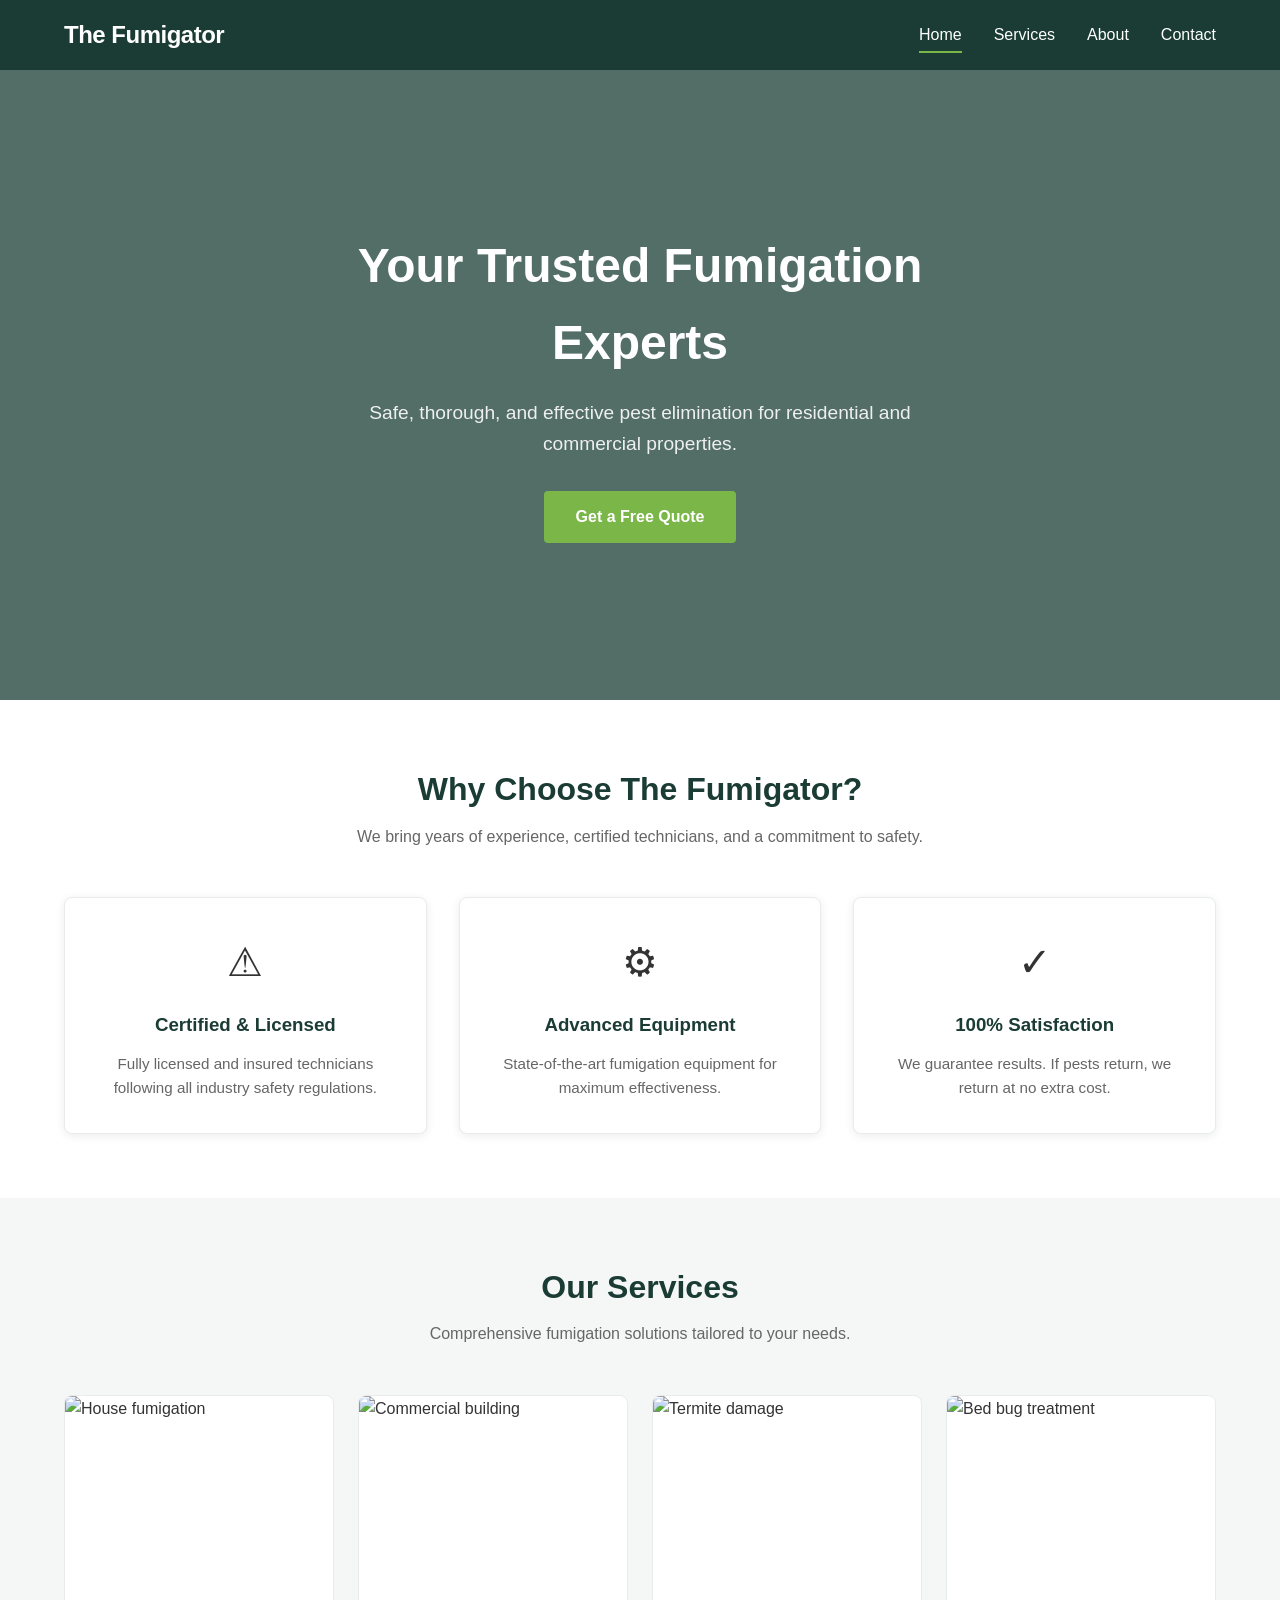
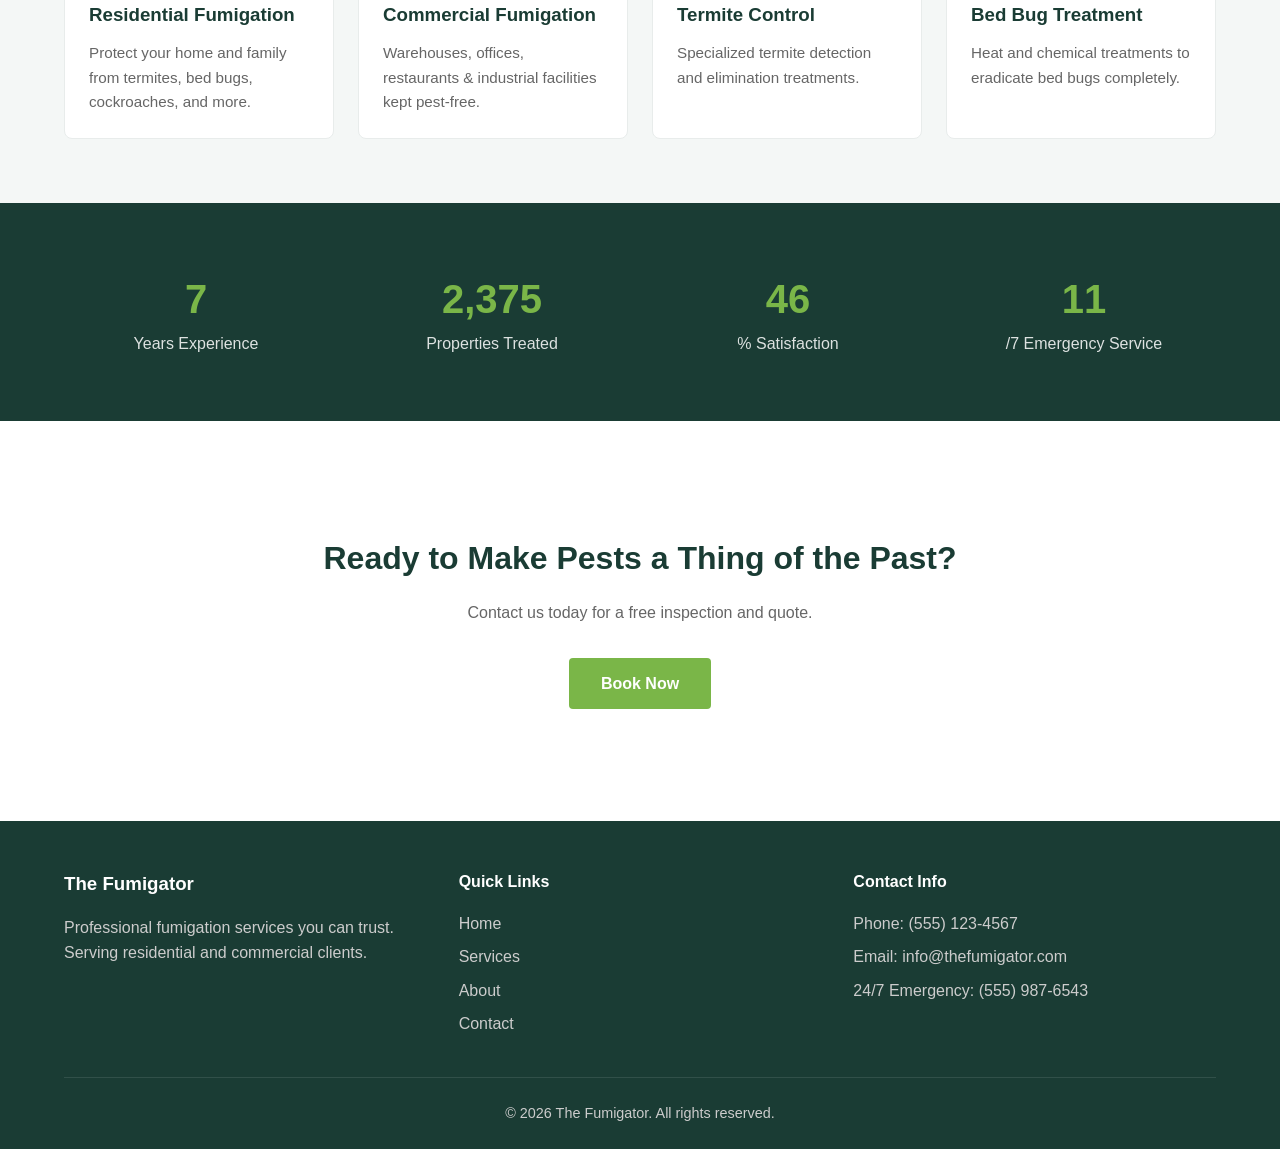
==== index.html @ cd9dae09 "Initial commit: fumigation services website" ====
<!DOCTYPE html>
<html lang="en">
<head>
  <meta charset="UTF-8">
  <meta name="viewport" content="width=device-width, initial-scale=1.0">
  <title>The Fumigator - Professional Fumigation Services</title>
  <meta name="description" content="The Fumigator offers professional fumigation and pest control services. Safe, effective, and reliable pest elimination for homes and businesses.">
  <link rel="stylesheet" href="css/style.css">
</head>
<body>
  <header class="header">
    <div class="container">
      <a href="index.html" class="logo">The Fumigator</a>
      <nav class="nav" id="nav">
        <ul>
          <li><a href="index.html" class="active">Home</a></li>
          <li><a href="services.html">Services</a></li>
          <li><a href="about.html">About</a></li>
          <li><a href="contact.html">Contact</a></li>
        </ul>
      </nav>
      <button class="hamburger" id="hamburger" aria-label="Toggle navigation">
        <span></span><span></span><span></span>
      </button>
    </div>
  </header>

  <section class="hero">
    <div class="hero-overlay"></div>
    <div class="container">
      <h1>Your Trusted Fumigation Experts</h1>
      <p>Safe, thorough, and effective pest elimination for residential and commercial properties.</p>
      <a href="contact.html" class="btn btn-primary">Get a Free Quote</a>
    </div>
  </section>

  <section class="section">
    <div class="container">
      <div class="section-title">
        <h2>Why Choose The Fumigator?</h2>
        <p>We bring years of experience, certified technicians, and a commitment to safety.</p>
      </div>
      <div class="features">
        <div class="feature-card">
          <div class="icon">&#9888;</div>
          <h3>Certified & Licensed</h3>
          <p>Fully licensed and insured technicians following all industry safety regulations.</p>
        </div>
        <div class="feature-card">
          <div class="icon">&#9881;</div>
          <h3>Advanced Equipment</h3>
          <p>State-of-the-art fumigation equipment for maximum effectiveness.</p>
        </div>
        <div class="feature-card">
          <div class="icon">&#10003;</div>
          <h3>100% Satisfaction</h3>
          <p>We guarantee results. If pests return, we return at no extra cost.</p>
        </div>
      </div>
    </div>
  </section>

  <section class="section section-dark">
    <div class="container">
      <div class="section-title">
        <h2>Our Services</h2>
        <p>Comprehensive fumigation solutions tailored to your needs.</p>
      </div>
      <div class="services-grid">
        <a href="services.html#residential" class="service-card">
          <img class="service-card-img" src="https://images.unsplash.com/photo-1564078516393-cf04bd96a897?w=400&q=80" alt="House fumigation" loading="lazy">
          <div class="service-card-body">
            <h3>Residential Fumigation</h3>
            <p>Protect your home and family from termites, bed bugs, cockroaches, and more.</p>
          </div>
        </a>
        <a href="services.html#commercial" class="service-card">
          <img class="service-card-img" src="https://images.unsplash.com/photo-1504384308090-c894fdcc538d?w=400&q=80" alt="Commercial building" loading="lazy">
          <div class="service-card-body">
            <h3>Commercial Fumigation</h3>
            <p>Warehouses, offices, restaurants &amp; industrial facilities kept pest-free.</p>
          </div>
        </a>
        <a href="services.html#termite" class="service-card">
          <img class="service-card-img" src="https://images.unsplash.com/photo-1612080958752-24f4c3034c62?w=400&q=80" alt="Termite damage" loading="lazy">
          <div class="service-card-body">
            <h3>Termite Control</h3>
            <p>Specialized termite detection and elimination treatments.</p>
          </div>
        </a>
        <a href="services.html#bedbug" class="service-card">
          <img class="service-card-img" src="https://images.unsplash.com/photo-1632935316074-5674f0d33790?w=400&q=80" alt="Bed bug treatment" loading="lazy">
          <div class="service-card-body">
            <h3>Bed Bug Treatment</h3>
            <p>Heat and chemical treatments to eradicate bed bugs completely.</p>
          </div>
        </a>
      </div>
    </div>
  </section>

  <section class="section stats">
    <div class="container">
      <div class="stat">
        <span class="stat-number" data-target="15">0</span>
        <span class="stat-label">Years Experience</span>
      </div>
      <div class="stat">
        <span class="stat-number" data-target="5000">0</span>
        <span class="stat-label">Properties Treated</span>
      </div>
      <div class="stat">
        <span class="stat-number" data-target="98">0</span>
        <span class="stat-label">% Satisfaction</span>
      </div>
      <div class="stat">
        <span class="stat-number" data-target="24">0</span>
        <span class="stat-label">/7 Emergency Service</span>
      </div>
    </div>
  </section>

  <section class="section">
    <div class="container">
      <div class="cta">
        <h2>Ready to Make Pests a Thing of the Past?</h2>
        <p>Contact us today for a free inspection and quote.</p>
        <a href="contact.html" class="btn btn-primary">Book Now</a>
      </div>
    </div>
  </section>

  <footer class="footer">
    <div class="container">
      <div class="footer-grid">
        <div>
          <h3>The Fumigator</h3>
          <p>Professional fumigation services you can trust. Serving residential and commercial clients.</p>
        </div>
        <div>
          <h4>Quick Links</h4>
          <ul>
            <li><a href="index.html">Home</a></li>
            <li><a href="services.html">Services</a></li>
            <li><a href="about.html">About</a></li>
            <li><a href="contact.html">Contact</a></li>
          </ul>
        </div>
        <div>
          <h4>Contact Info</h4>
          <ul>
            <li>Phone: (555) 123-4567</li>
            <li>Email: info@thefumigator.com</li>
            <li>24/7 Emergency: (555) 987-6543</li>
          </ul>
        </div>
      </div>
      <div class="footer-bottom">
        <p>&copy; 2026 The Fumigator. All rights reserved.</p>
      </div>
    </div>
  </footer>

  <script src="js/script.js"></script>
</body>
</html>
---- css/style.css ----
* {
  margin: 0;
  padding: 0;
  box-sizing: border-box;
}

html {
  scroll-behavior: smooth;
}

body {
  font-family: -apple-system, BlinkMacSystemFont, 'Segoe UI', Roboto, Oxygen, Ubuntu, Cantarell, sans-serif;
  line-height: 1.6;
  color: #333;
}

.container {
  width: 90%;
  max-width: 1200px;
  margin: 0 auto;
}

a {
  text-decoration: none;
  color: inherit;
}

ul {
  list-style: none;
}

img {
  max-width: 100%;
}

.header {
  background: #1a3c34;
  color: #fff;
  padding: 1rem 0;
  position: sticky;
  top: 0;
  z-index: 100;
}

.header .container {
  display: flex;
  justify-content: space-between;
  align-items: center;
}

.logo {
  font-size: 1.5rem;
  font-weight: 700;
  letter-spacing: -0.5px;
}

.nav ul {
  display: flex;
  gap: 2rem;
}

.nav a {
  padding: 0.5rem 0;
  border-bottom: 2px solid transparent;
  transition: border-color 0.3s;
}

.nav a:hover,
.nav a.active {
  border-bottom-color: #7ab648;
}

.hamburger {
  display: none;
  flex-direction: column;
  gap: 5px;
  background: none;
  border: none;
  cursor: pointer;
  padding: 4px;
}

.hamburger span {
  display: block;
  width: 25px;
  height: 3px;
  background: #fff;
  border-radius: 2px;
  transition: 0.3s;
}

.hero {
  background: url('https://images.unsplash.com/photo-1584438784894-089d6a62b8fa?w=1400&q=80') center/cover no-repeat;
  color: #fff;
  padding: 6rem 0;
  text-align: center;
  position: relative;
  min-height: 70vh;
  display: flex;
  align-items: center;
}

.hero-overlay {
  position: absolute;
  inset: 0;
  background: rgba(26, 60, 52, 0.75);
}

.hero .container {
  position: relative;
  z-index: 1;
}

.hero h1 {
  font-size: 3rem;
  margin-bottom: 1rem;
  max-width: 700px;
  margin-left: auto;
  margin-right: auto;
}

.hero p {
  font-size: 1.2rem;
  margin-bottom: 2rem;
  opacity: 0.9;
  max-width: 550px;
  margin-left: auto;
  margin-right: auto;
}

.section {
  padding: 4rem 0;
}

.section-dark {
  background: #f4f7f6;
}

.section-title {
  text-align: center;
  margin-bottom: 3rem;
}

.section-title h2 {
  font-size: 2rem;
  color: #1a3c34;
  margin-bottom: 0.5rem;
}

.section-title p {
  color: #666;
  max-width: 600px;
  margin: 0 auto;
}

.btn {
  display: inline-block;
  padding: 0.8rem 2rem;
  border-radius: 4px;
  font-weight: 600;
  font-size: 1rem;
  cursor: pointer;
  border: none;
  transition: background 0.3s, transform 0.2s;
}

.btn:hover {
  transform: translateY(-2px);
}

.btn-primary {
  background: #7ab648;
  color: #fff;
}

.btn-primary:hover {
  background: #68a33a;
}

.features {
  display: grid;
  grid-template-columns: repeat(auto-fit, minmax(280px, 1fr));
  gap: 2rem;
}

.feature-card {
  background: #fff;
  padding: 2rem;
  border-radius: 8px;
  text-align: center;
  box-shadow: 0 2px 10px rgba(0,0,0,0.08);
  border: 1px solid #e8eceb;
}

.feature-card .icon {
  font-size: 2.5rem;
  margin-bottom: 1rem;
}

.feature-card h3 {
  color: #1a3c34;
  margin-bottom: 0.75rem;
}

.feature-card p {
  color: #666;
  font-size: 0.95rem;
}

.services-grid {
  display: grid;
  grid-template-columns: repeat(auto-fit, minmax(250px, 1fr));
  gap: 1.5rem;
}

.service-card {
  background: #fff;
  border-radius: 8px;
  border: 1px solid #e8eceb;
  transition: box-shadow 0.3s, transform 0.3s;
  display: block;
  overflow: hidden;
}

.service-card-img {
  width: 100%;
  height: 180px;
  object-fit: cover;
  display: block;
}

.service-card-body {
  padding: 1.5rem;
}

.service-card:hover {
  box-shadow: 0 4px 20px rgba(0,0,0,0.12);
  transform: translateY(-4px);
}

.service-card h3 {
  color: #1a3c34;
  margin-bottom: 0.75rem;
}

.service-card p {
  color: #666;
  font-size: 0.95rem;
}

.stats {
  background: #1a3c34;
  color: #fff;
  text-align: center;
}

.stats .container {
  display: grid;
  grid-template-columns: repeat(auto-fit, minmax(180px, 1fr));
  gap: 2rem;
}

.stat-number {
  font-size: 2.5rem;
  font-weight: 700;
  display: block;
  color: #7ab648;
}

.stat-label {
  font-size: 1rem;
  opacity: 0.85;
}

.cta {
  text-align: center;
  padding: 3rem 0;
}

.cta h2 {
  font-size: 2rem;
  color: #1a3c34;
  margin-bottom: 1rem;
}

.cta p {
  color: #666;
  margin-bottom: 2rem;
}

.page-hero {
  background: url('https://images.unsplash.com/photo-1584438784894-089d6a62b8fa?w=1400&q=80') center/cover no-repeat;
  color: #fff;
  padding: 4rem 0;
  text-align: center;
  position: relative;
}

.page-hero::before {
  content: '';
  position: absolute;
  inset: 0;
  background: rgba(26, 60, 52, 0.75);
}

.page-hero .container {
  position: relative;
  z-index: 1;
}

.page-hero h1 {
  font-size: 2.5rem;
  margin-bottom: 0.75rem;
}

.page-hero p {
  font-size: 1.1rem;
  opacity: 0.9;
}

.service-detail {
  max-width: 800px;
  margin: 0 auto;
  display: flex;
  flex-direction: column;
  align-items: center;
}

.service-img {
  width: 100%;
  height: 280px;
  object-fit: cover;
  border-radius: 8px;
  margin-bottom: 2rem;
  box-shadow: 0 4px 15px rgba(0,0,0,0.1);
}

.service-text h2 {
  color: #1a3c34;
  margin-bottom: 1rem;
}

.service-text p {
  color: #555;
  margin-bottom: 1.5rem;
}

.service-text ul {
  list-style: disc;
  padding-left: 1.5rem;
  margin-bottom: 2rem;
}

.service-text ul li {
  margin-bottom: 0.5rem;
  color: #555;
}

.about-content {
  max-width: 800px;
  margin: 0 auto;
}

.about-img {
  width: 100%;
  height: 350px;
  object-fit: cover;
  border-radius: 8px;
  margin-bottom: 2rem;
  box-shadow: 0 4px 15px rgba(0,0,0,0.1);
}

.about-content h2 {
  color: #1a3c34;
  margin-bottom: 1rem;
  margin-top: 2rem;
}

.about-content h2:first-child {
  margin-top: 0;
}

.about-content p {
  color: #555;
  margin-bottom: 1.5rem;
}

.team-grid {
  display: grid;
  grid-template-columns: repeat(auto-fit, minmax(260px, 1fr));
  gap: 2rem;
}

.team-card {
  background: #fff;
  border-radius: 8px;
  text-align: center;
  box-shadow: 0 2px 10px rgba(0,0,0,0.08);
  border: 1px solid #e8eceb;
  overflow: hidden;
}

.team-img {
  width: 100%;
  height: 220px;
  object-fit: cover;
}

.team-body {
  padding: 1.5rem;
}

.team-card h3 {
  color: #1a3c34;
  margin-bottom: 0.25rem;
}

.team-role {
  color: #7ab648;
  font-weight: 600;
  font-size: 0.9rem;
  margin-bottom: 1rem;
}

.team-card p {
  color: #666;
  font-size: 0.95rem;
}

.contact-grid {
  display: grid;
  grid-template-columns: 1fr 1.5fr;
  gap: 3rem;
  align-items: start;
}

.contact-info h2 {
  color: #1a3c34;
  margin-bottom: 1.5rem;
}

.info-item {
  margin-bottom: 1.25rem;
}

.info-item strong {
  display: block;
  color: #1a3c34;
  margin-bottom: 0.25rem;
}

.info-item p {
  color: #555;
}

.contact-form h2 {
  color: #1a3c34;
  margin-bottom: 1.5rem;
}

.form-group {
  margin-bottom: 1.25rem;
}

.form-group label {
  display: block;
  margin-bottom: 0.4rem;
  font-weight: 600;
  color: #333;
  font-size: 0.95rem;
}

.form-group input,
.form-group select,
.form-group textarea {
  width: 100%;
  padding: 0.75rem;
  border: 1px solid #ccc;
  border-radius: 4px;
  font-size: 1rem;
  font-family: inherit;
  transition: border-color 0.3s;
}

.form-group input:focus,
.form-group select:focus,
.form-group textarea:focus {
  outline: none;
  border-color: #7ab648;
}

.form-success {
  background: #e8f5e9;
  color: #2e7d32;
  padding: 1.5rem;
  border-radius: 8px;
  margin-top: 1rem;
  text-align: center;
  font-weight: 600;
}

.footer {
  background: #1a3c34;
  color: #ccc;
  padding: 3rem 0 0;
}

.footer-grid {
  display: grid;
  grid-template-columns: repeat(auto-fit, minmax(220px, 1fr));
  gap: 2rem;
  margin-bottom: 2rem;
}

.footer h3 {
  color: #fff;
  margin-bottom: 1rem;
}

.footer h4 {
  color: #fff;
  margin-bottom: 1rem;
}

.footer ul li {
  margin-bottom: 0.5rem;
}

.footer a:hover {
  color: #7ab648;
}

.footer-bottom {
  border-top: 1px solid rgba(255,255,255,0.1);
  padding: 1.5rem 0;
  text-align: center;
  font-size: 0.9rem;
}

@media (max-width: 768px) {
  .nav {
    display: none;
    position: absolute;
    top: 100%;
    left: 0;
    right: 0;
    background: #1a3c34;
    padding: 1rem 0;
  }

  .nav.open {
    display: block;
  }

  .nav ul {
    flex-direction: column;
    gap: 0;
    align-items: center;
  }

  .nav a {
    padding: 0.75rem 0;
    display: block;
  }

  .hamburger {
    display: flex;
  }

  .hero h1 {
    font-size: 2rem;
  }

  .hero p {
    font-size: 1rem;
  }

  .section-title h2 {
    font-size: 1.6rem;
  }

  .contact-grid {
    grid-template-columns: 1fr;
  }

  .stats .container {
    grid-template-columns: repeat(2, 1fr);
  }
}
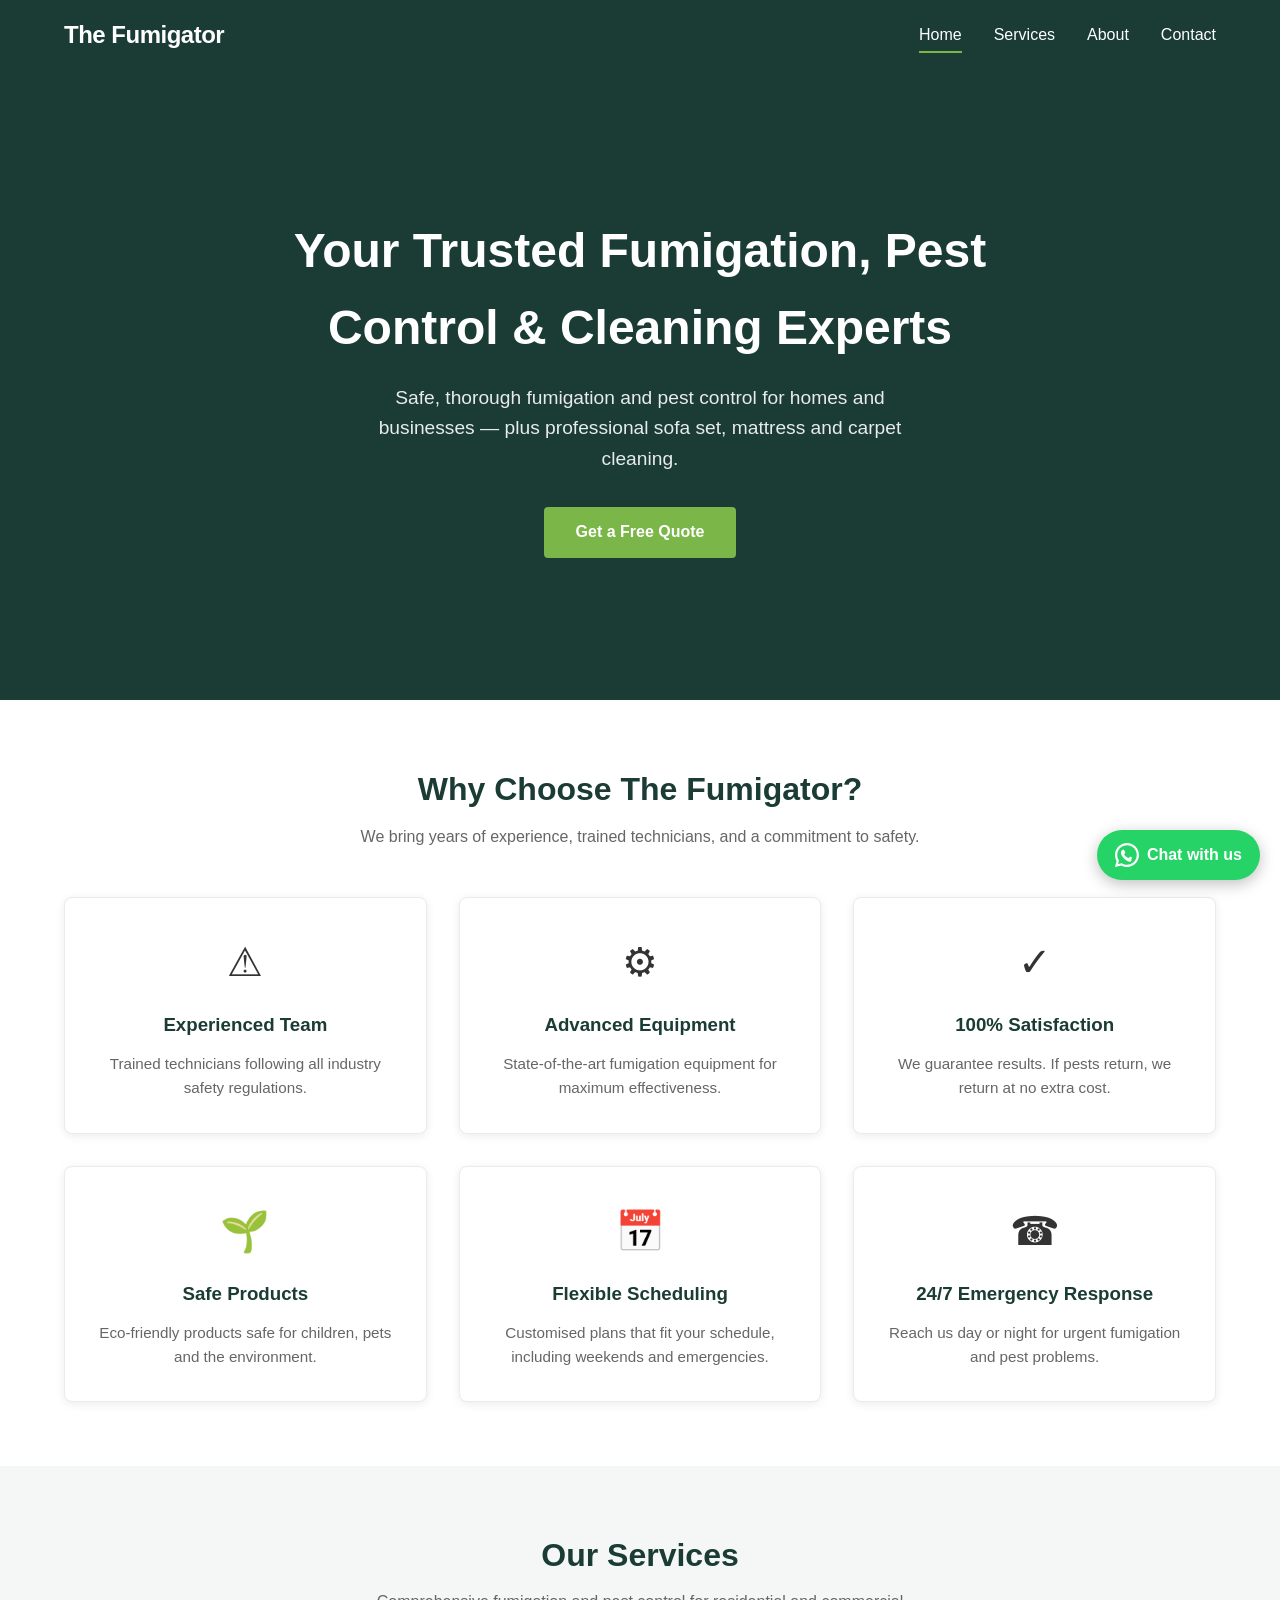
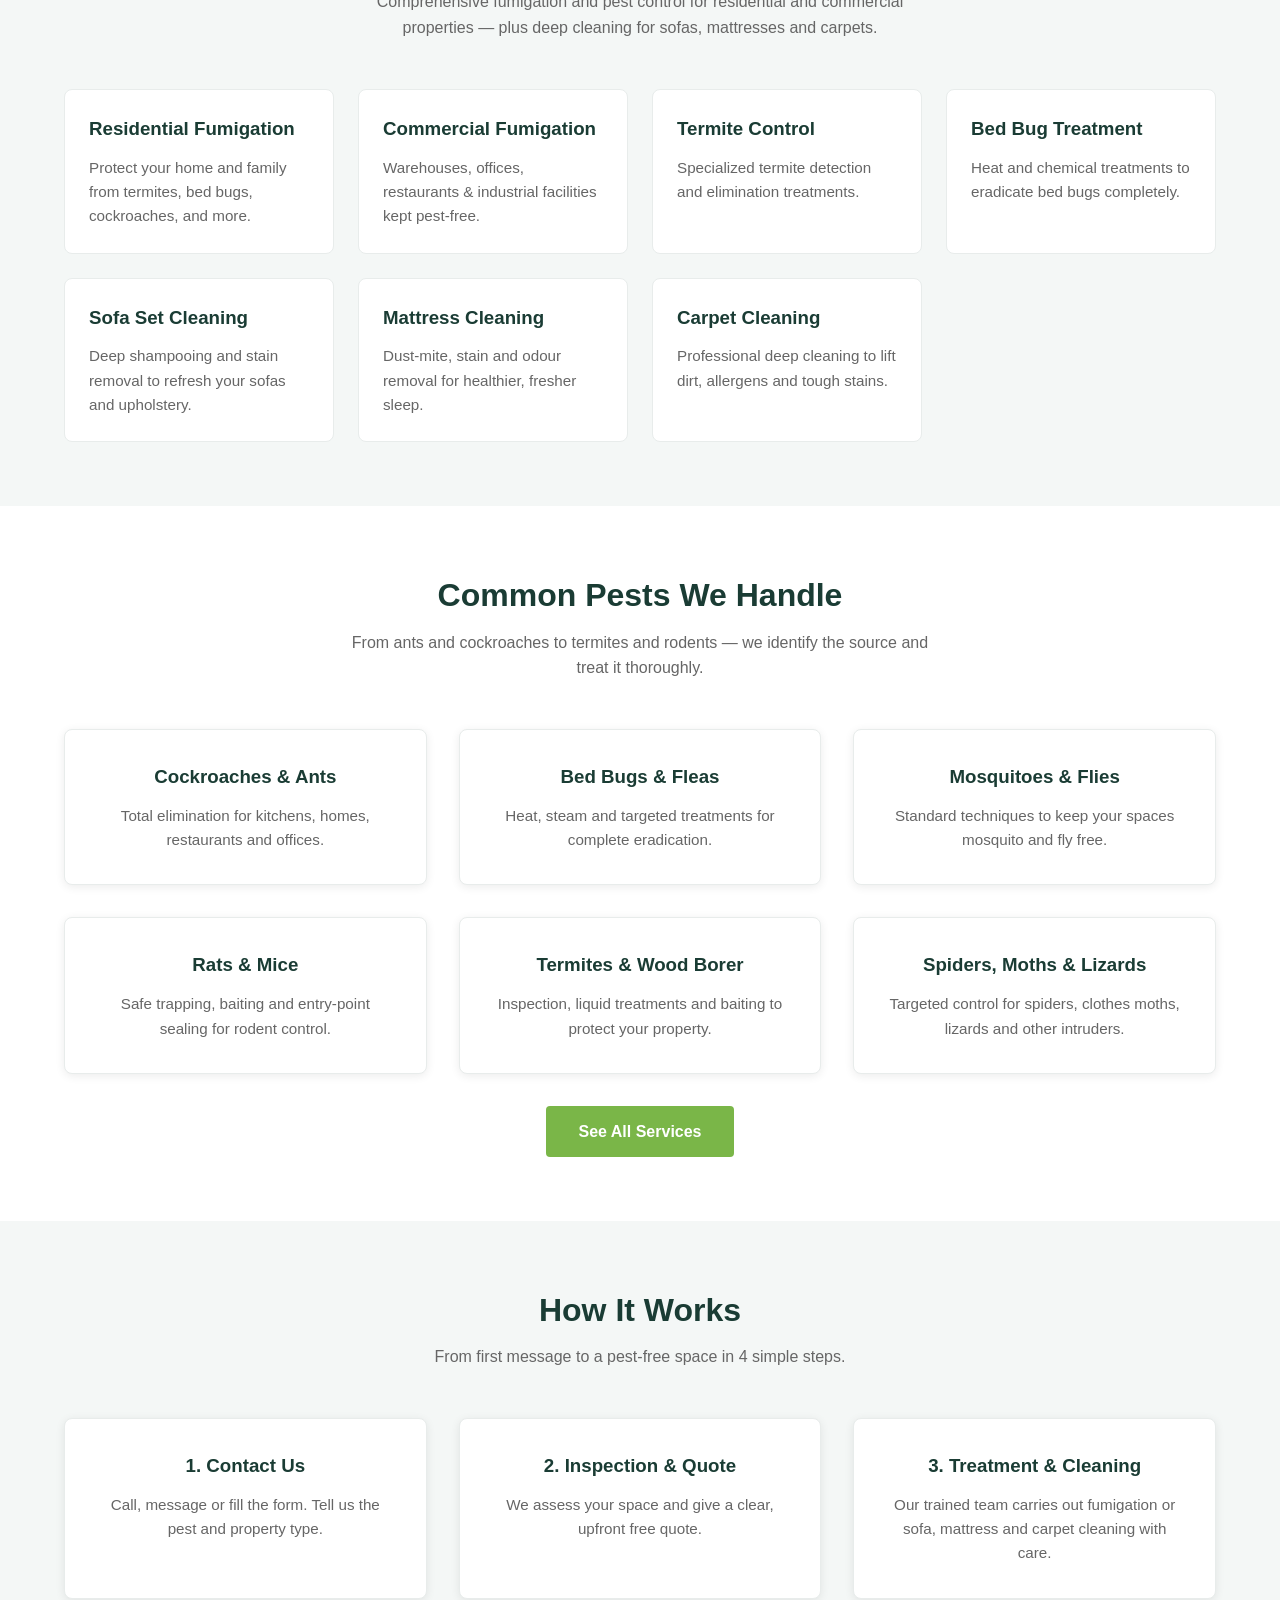
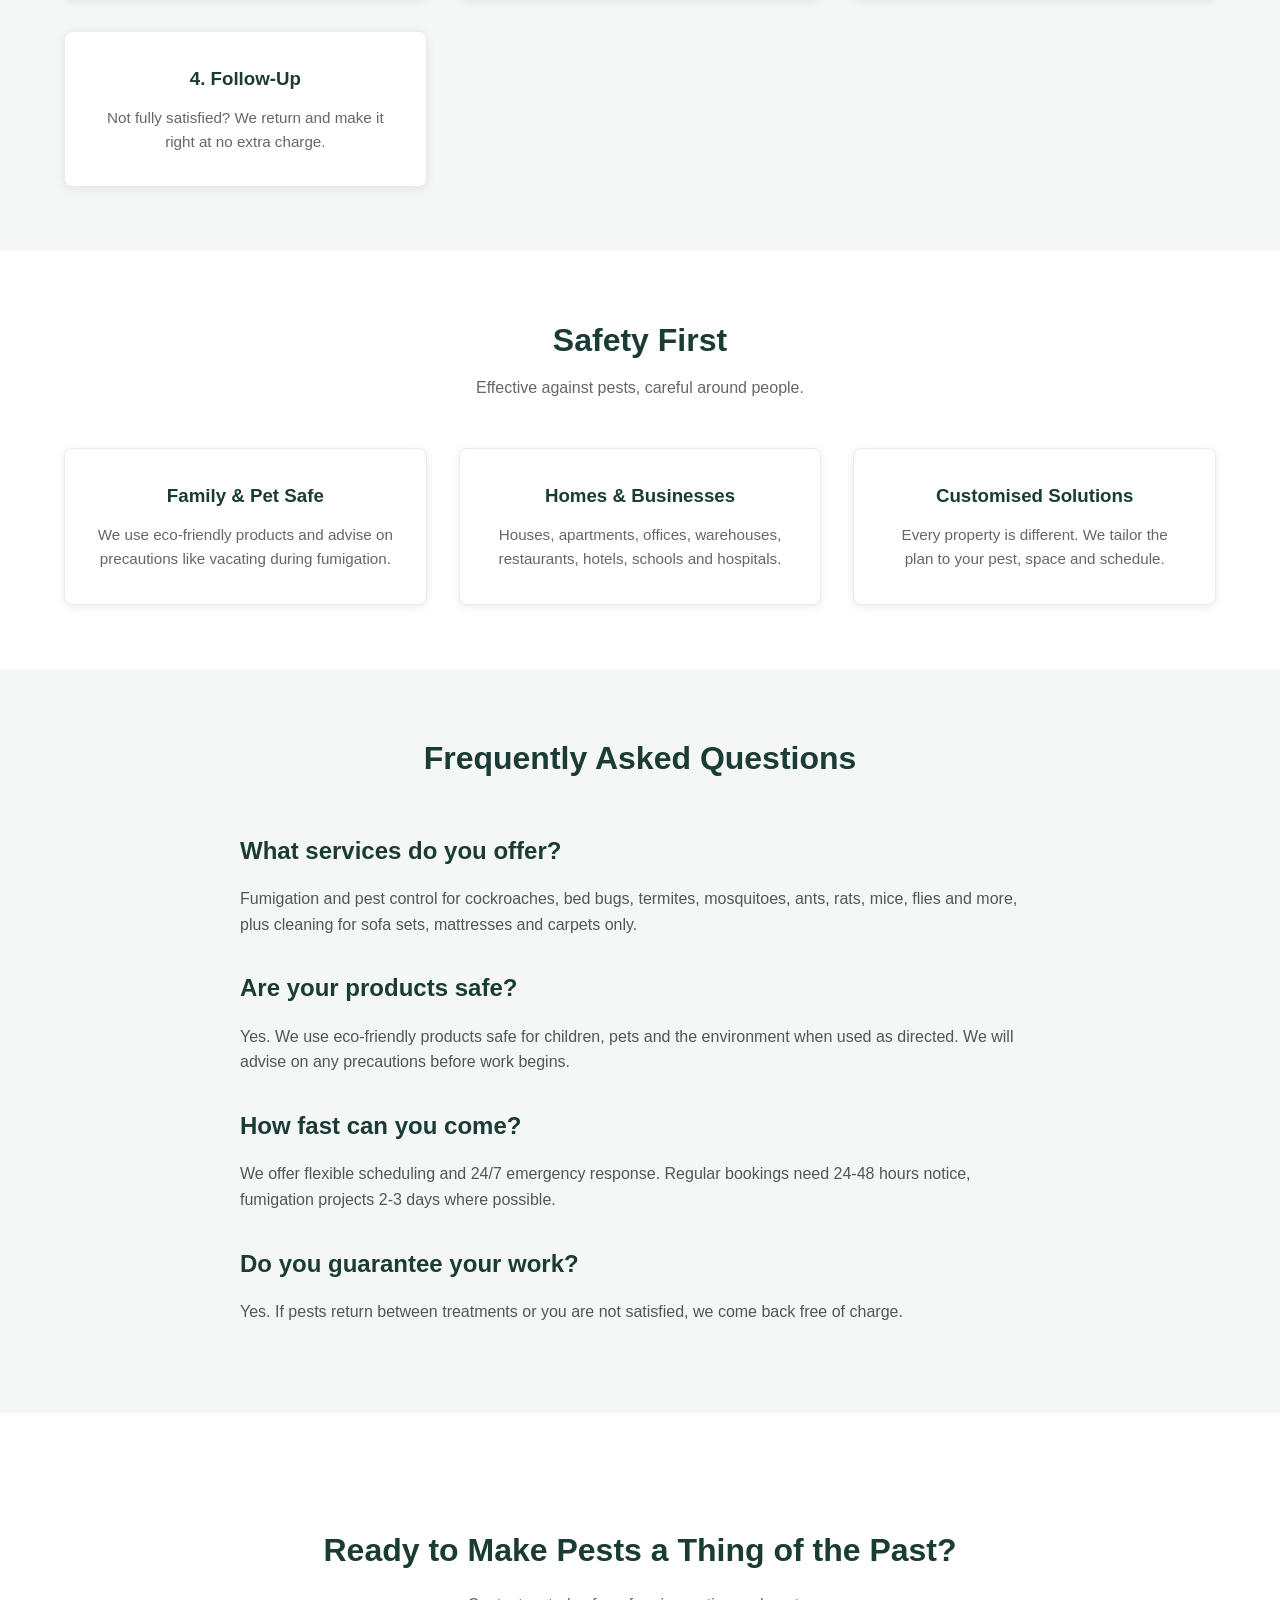
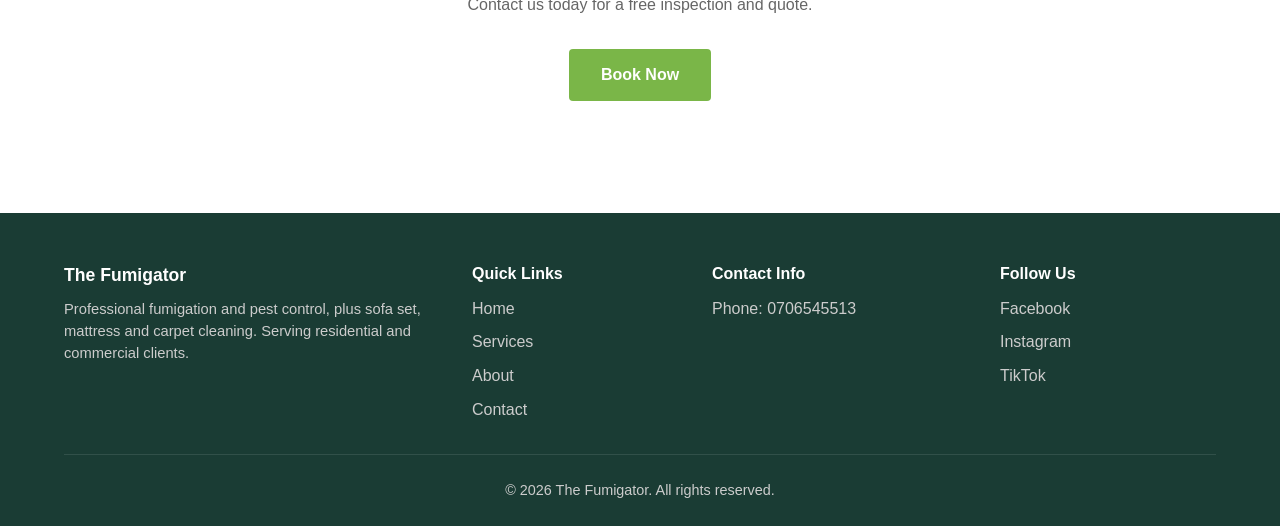
==== commit c7fb4ef2: "Update services, contact info, WhatsApp button and site content" ====
--- a/index.html
+++ b/index.html
@@ -3,8 +3,8 @@
 <head>
   <meta charset="UTF-8">
   <meta name="viewport" content="width=device-width, initial-scale=1.0">
-  <title>The Fumigator - Professional Fumigation Services</title>
-  <meta name="description" content="The Fumigator offers professional fumigation and pest control services. Safe, effective, and reliable pest elimination for homes and businesses.">
+  <title>The Fumigator - Professional Fumigation, Pest Control & Cleaning Services</title>
+  <meta name="description" content="The Fumigator offers professional fumigation and pest control for homes and businesses, plus sofa set cleaning, mattress cleaning and carpet cleaning.">
   <link rel="stylesheet" href="css/style.css">
 </head>
 <body>
@@ -28,8 +28,8 @@
   <section class="hero">
     <div class="hero-overlay"></div>
     <div class="container">
-      <h1>Your Trusted Fumigation Experts</h1>
-      <p>Safe, thorough, and effective pest elimination for residential and commercial properties.</p>
+      <h1>Your Trusted Fumigation, Pest Control & Cleaning Experts</h1>
+      <p>Safe, thorough fumigation and pest control for homes and businesses — plus professional sofa set, mattress and carpet cleaning.</p>
       <a href="contact.html" class="btn btn-primary">Get a Free Quote</a>
     </div>
   </section>
@@ -38,13 +38,13 @@
     <div class="container">
       <div class="section-title">
         <h2>Why Choose The Fumigator?</h2>
-        <p>We bring years of experience, certified technicians, and a commitment to safety.</p>
+        <p>We bring years of experience, trained technicians, and a commitment to safety.</p>
       </div>
       <div class="features">
         <div class="feature-card">
           <div class="icon">&#9888;</div>
-          <h3>Certified & Licensed</h3>
-          <p>Fully licensed and insured technicians following all industry safety regulations.</p>
+          <h3>Experienced Team</h3>
+          <p>Trained technicians following all industry safety regulations.</p>
         </div>
         <div class="feature-card">
           <div class="icon">&#9881;</div>
@@ -56,6 +56,21 @@
           <h3>100% Satisfaction</h3>
           <p>We guarantee results. If pests return, we return at no extra cost.</p>
         </div>
+        <div class="feature-card">
+          <div class="icon">&#127793;</div>
+          <h3>Safe Products</h3>
+          <p>Eco-friendly products safe for children, pets and the environment.</p>
+        </div>
+        <div class="feature-card">
+          <div class="icon">&#128197;</div>
+          <h3>Flexible Scheduling</h3>
+          <p>Customised plans that fit your schedule, including weekends and emergencies.</p>
+        </div>
+        <div class="feature-card">
+          <div class="icon">&#9742;</div>
+          <h3>24/7 Emergency Response</h3>
+          <p>Reach us day or night for urgent fumigation and pest problems.</p>
+        </div>
       </div>
     </div>
   </section>
@@ -64,58 +79,155 @@
     <div class="container">
       <div class="section-title">
         <h2>Our Services</h2>
-        <p>Comprehensive fumigation solutions tailored to your needs.</p>
+        <p>Comprehensive fumigation and pest control for residential and commercial properties — plus deep cleaning for sofas, mattresses and carpets.</p>
       </div>
       <div class="services-grid">
         <a href="services.html#residential" class="service-card">
-          <img class="service-card-img" src="https://images.unsplash.com/photo-1564078516393-cf04bd96a897?w=400&q=80" alt="House fumigation" loading="lazy">
           <div class="service-card-body">
             <h3>Residential Fumigation</h3>
             <p>Protect your home and family from termites, bed bugs, cockroaches, and more.</p>
           </div>
         </a>
         <a href="services.html#commercial" class="service-card">
-          <img class="service-card-img" src="https://images.unsplash.com/photo-1504384308090-c894fdcc538d?w=400&q=80" alt="Commercial building" loading="lazy">
           <div class="service-card-body">
             <h3>Commercial Fumigation</h3>
             <p>Warehouses, offices, restaurants &amp; industrial facilities kept pest-free.</p>
           </div>
         </a>
         <a href="services.html#termite" class="service-card">
-          <img class="service-card-img" src="https://images.unsplash.com/photo-1612080958752-24f4c3034c62?w=400&q=80" alt="Termite damage" loading="lazy">
           <div class="service-card-body">
             <h3>Termite Control</h3>
             <p>Specialized termite detection and elimination treatments.</p>
           </div>
         </a>
         <a href="services.html#bedbug" class="service-card">
-          <img class="service-card-img" src="https://images.unsplash.com/photo-1632935316074-5674f0d33790?w=400&q=80" alt="Bed bug treatment" loading="lazy">
           <div class="service-card-body">
             <h3>Bed Bug Treatment</h3>
             <p>Heat and chemical treatments to eradicate bed bugs completely.</p>
           </div>
         </a>
-      </div>
-    </div>
-  </section>
-
-  <section class="section stats">
-    <div class="container">
-      <div class="stat">
-        <span class="stat-number" data-target="15">0</span>
-        <span class="stat-label">Years Experience</span>
-      </div>
-      <div class="stat">
-        <span class="stat-number" data-target="5000">0</span>
-        <span class="stat-label">Properties Treated</span>
-      </div>
-      <div class="stat">
-        <span class="stat-number" data-target="98">0</span>
-        <span class="stat-label">% Satisfaction</span>
-      </div>
-      <div class="stat">
-        <span class="stat-number" data-target="24">0</span>
-        <span class="stat-label">/7 Emergency Service</span>
+        <a href="services.html#sofa" class="service-card">
+          <div class="service-card-body">
+            <h3>Sofa Set Cleaning</h3>
+            <p>Deep shampooing and stain removal to refresh your sofas and upholstery.</p>
+          </div>
+        </a>
+        <a href="services.html#mattress" class="service-card">
+          <div class="service-card-body">
+            <h3>Mattress Cleaning</h3>
+            <p>Dust-mite, stain and odour removal for healthier, fresher sleep.</p>
+          </div>
+        </a>
+        <a href="services.html#carpet" class="service-card">
+          <div class="service-card-body">
+            <h3>Carpet Cleaning</h3>
+            <p>Professional deep cleaning to lift dirt, allergens and tough stains.</p>
+          </div>
+        </a>
+      </div>
+    </div>
+  </section>
+
+  <section class="section">
+    <div class="container">
+      <div class="section-title">
+        <h2>Common Pests We Handle</h2>
+        <p>From ants and cockroaches to termites and rodents — we identify the source and treat it thoroughly.</p>
+      </div>
+      <div class="features">
+        <div class="feature-card">
+          <h3>Cockroaches & Ants</h3>
+          <p>Total elimination for kitchens, homes, restaurants and offices.</p>
+        </div>
+        <div class="feature-card">
+          <h3>Bed Bugs & Fleas</h3>
+          <p>Heat, steam and targeted treatments for complete eradication.</p>
+        </div>
+        <div class="feature-card">
+          <h3>Mosquitoes & Flies</h3>
+          <p>Standard techniques to keep your spaces mosquito and fly free.</p>
+        </div>
+        <div class="feature-card">
+          <h3>Rats & Mice</h3>
+          <p>Safe trapping, baiting and entry-point sealing for rodent control.</p>
+        </div>
+        <div class="feature-card">
+          <h3>Termites & Wood Borer</h3>
+          <p>Inspection, liquid treatments and baiting to protect your property.</p>
+        </div>
+        <div class="feature-card">
+          <h3>Spiders, Moths & Lizards</h3>
+          <p>Targeted control for spiders, clothes moths, lizards and other intruders.</p>
+        </div>
+      </div>
+      <p style="text-align:center; margin-top:2rem;"><a href="services.html" class="btn btn-primary">See All Services</a></p>
+    </div>
+  </section>
+
+  <section class="section section-dark">
+    <div class="container">
+      <div class="section-title">
+        <h2>How It Works</h2>
+        <p>From first message to a pest-free space in 4 simple steps.</p>
+      </div>
+      <div class="features">
+        <div class="feature-card">
+          <h3>1. Contact Us</h3>
+          <p>Call, message or fill the form. Tell us the pest and property type.</p>
+        </div>
+        <div class="feature-card">
+          <h3>2. Inspection & Quote</h3>
+          <p>We assess your space and give a clear, upfront free quote.</p>
+        </div>
+        <div class="feature-card">
+          <h3>3. Treatment & Cleaning</h3>
+          <p>Our trained team carries out fumigation or sofa, mattress and carpet cleaning with care.</p>
+        </div>
+        <div class="feature-card">
+          <h3>4. Follow-Up</h3>
+          <p>Not fully satisfied? We return and make it right at no extra charge.</p>
+        </div>
+      </div>
+    </div>
+  </section>
+
+  <section class="section">
+    <div class="container">
+      <div class="section-title">
+        <h2>Safety First</h2>
+        <p>Effective against pests, careful around people.</p>
+      </div>
+      <div class="features">
+        <div class="feature-card">
+          <h3>Family & Pet Safe</h3>
+          <p>We use eco-friendly products and advise on precautions like vacating during fumigation.</p>
+        </div>
+        <div class="feature-card">
+          <h3>Homes & Businesses</h3>
+          <p>Houses, apartments, offices, warehouses, restaurants, hotels, schools and hospitals.</p>
+        </div>
+        <div class="feature-card">
+          <h3>Customised Solutions</h3>
+          <p>Every property is different. We tailor the plan to your pest, space and schedule.</p>
+        </div>
+      </div>
+    </div>
+  </section>
+
+  <section class="section section-dark">
+    <div class="container">
+      <div class="section-title">
+        <h2>Frequently Asked Questions</h2>
+      </div>
+      <div class="about-content">
+        <h2>What services do you offer?</h2>
+        <p>Fumigation and pest control for cockroaches, bed bugs, termites, mosquitoes, ants, rats, mice, flies and more, plus cleaning for sofa sets, mattresses and carpets only.</p>
+        <h2>Are your products safe?</h2>
+        <p>Yes. We use eco-friendly products safe for children, pets and the environment when used as directed. We will advise on any precautions before work begins.</p>
+        <h2>How fast can you come?</h2>
+        <p>We offer flexible scheduling and 24/7 emergency response. Regular bookings need 24-48 hours notice, fumigation projects 2-3 days where possible.</p>
+        <h2>Do you guarantee your work?</h2>
+        <p>Yes. If pests return between treatments or you are not satisfied, we come back free of charge.</p>
       </div>
     </div>
   </section>
@@ -135,7 +247,7 @@
       <div class="footer-grid">
         <div>
           <h3>The Fumigator</h3>
-          <p>Professional fumigation services you can trust. Serving residential and commercial clients.</p>
+          <p>Professional fumigation and pest control, plus sofa set, mattress and carpet cleaning. Serving residential and commercial clients.</p>
         </div>
         <div>
           <h4>Quick Links</h4>
@@ -149,9 +261,15 @@
         <div>
           <h4>Contact Info</h4>
           <ul>
-            <li>Phone: (555) 123-4567</li>
-            <li>Email: info@thefumigator.com</li>
-            <li>24/7 Emergency: (555) 987-6543</li>
+            <li>Phone: <a href="tel:+254706545513">0706545513</a></li>
+          </ul>
+        </div>
+        <div>
+          <h4>Follow Us</h4>
+          <ul>
+            <li><a href="https://facebook.com/thefumigator" target="_blank" rel="noopener">Facebook</a></li>
+            <li><a href="https://instagram.com/thefumigator" target="_blank" rel="noopener">Instagram</a></li>
+            <li><a href="https://tiktok.com/@thefumigator" target="_blank" rel="noopener">TikTok</a></li>
           </ul>
         </div>
       </div>
@@ -160,6 +278,11 @@
       </div>
     </div>
   </footer>
+
+  <a href="https://wa.me/254706545513?text=Hello%20The%20Fumigator!%20I%27d%20like%20to%20request%20a%20service." class="whatsapp-float" target="_blank" rel="noopener" aria-label="Chat with us on WhatsApp">
+    <svg viewBox="0 0 32 32"><path d="M16 0C7.2 0 0 7.2 0 16c0 2.8.7 5.5 2.1 7.9L0 32l8.4-2.1c2.3 1.3 5 2 7.6 2 8.8 0 16-7.2 16-16S24.8 0 16 0zm0 29c-2.3 0-4.6-.6-6.5-1.8l-.5-.3-4.9 1.2 1.2-4.8-.3-.5C3.7 21 3 18.5 3 16 3 8.8 8.8 3 16 3s13 5.8 13 13S23.2 29 16 29zm7.2-9.5c-.4-.2-2.3-1.1-2.6-1.3-.4-.1-.6-.2-.9.2-.3.4-1 1.3-1.2 1.5-.2.3-.5.3-.9.1-.4-.2-1.6-.6-3.1-1.9-1.1-1-1.9-2.3-2.1-2.6-.2-.4 0-.6.2-.8.2-.2.4-.5.6-.7.2-.2.3-.4.4-.6.1-.3 0-.5 0-.7-.1-.2-1-2.2-1.3-3-.3-.8-.7-.7-1-.7h-.8c-.3 0-.7.1-1.1.5-.4.4-1.5 1.5-1.5 3.6s1.5 4.2 1.8 4.5c.2.3 3.1 4.7 7.4 6.6.6.3 1.1.4 1.5.6.6.2 1.2.2 1.6.1.5-.1 1.5-.6 1.7-1.2.2-.6.2-1.1.2-1.2-.1-.1-.3-.2-.7-.4z"/></svg>
+    Chat with us
+  </a>
 
   <script src="js/script.js"></script>
 </body>
--- a/css/style.css
+++ b/css/style.css
@@ -90,7 +90,7 @@
 }
 
 .hero {
-  background: url('https://images.unsplash.com/photo-1584438784894-089d6a62b8fa?w=1400&q=80') center/cover no-repeat;
+  background: #1a3c34;
   color: #fff;
   padding: 6rem 0;
   text-align: center;
@@ -222,13 +222,6 @@
   overflow: hidden;
 }
 
-.service-card-img {
-  width: 100%;
-  height: 180px;
-  object-fit: cover;
-  display: block;
-}
-
 .service-card-body {
   padding: 1.5rem;
 }
@@ -289,7 +282,7 @@
 }
 
 .page-hero {
-  background: url('https://images.unsplash.com/photo-1584438784894-089d6a62b8fa?w=1400&q=80') center/cover no-repeat;
+  background: #1a3c34;
   color: #fff;
   padding: 4rem 0;
   text-align: center;
@@ -326,15 +319,6 @@
   align-items: center;
 }
 
-.service-img {
-  width: 100%;
-  height: 280px;
-  object-fit: cover;
-  border-radius: 8px;
-  margin-bottom: 2rem;
-  box-shadow: 0 4px 15px rgba(0,0,0,0.1);
-}
-
 .service-text h2 {
   color: #1a3c34;
   margin-bottom: 1rem;
@@ -361,15 +345,6 @@
   margin: 0 auto;
 }
 
-.about-img {
-  width: 100%;
-  height: 350px;
-  object-fit: cover;
-  border-radius: 8px;
-  margin-bottom: 2rem;
-  box-shadow: 0 4px 15px rgba(0,0,0,0.1);
-}
-
 .about-content h2 {
   color: #1a3c34;
   margin-bottom: 1rem;
@@ -398,12 +373,6 @@
   box-shadow: 0 2px 10px rgba(0,0,0,0.08);
   border: 1px solid #e8eceb;
   overflow: hidden;
-}
-
-.team-img {
-  width: 100%;
-  height: 220px;
-  object-fit: cover;
 }
 
 .team-body {
@@ -507,19 +476,33 @@
 
 .footer-grid {
   display: grid;
-  grid-template-columns: repeat(auto-fit, minmax(220px, 1fr));
-  gap: 2rem;
-  margin-bottom: 2rem;
+  grid-template-columns: 1.6fr 0.9fr 1.1fr 0.9fr;
+  gap: 1.5rem;
+  margin-bottom: 1.5rem;
+  align-items: start;
 }
 
 .footer h3 {
   color: #fff;
-  margin-bottom: 1rem;
+  margin-bottom: 0.6rem;
+  font-size: 1.1rem;
 }
 
 .footer h4 {
   color: #fff;
-  margin-bottom: 1rem;
+  margin-bottom: 0.6rem;
+  font-size: 1rem;
+}
+
+.footer-grid p {
+  font-size: 0.92rem;
+  line-height: 1.5;
+  margin: 0;
+}
+
+.footer ul {
+  margin: 0;
+  padding: 0;
 }
 
 .footer ul li {
@@ -535,6 +518,36 @@
   padding: 1.5rem 0;
   text-align: center;
   font-size: 0.9rem;
+}
+
+.whatsapp-float {
+  position: fixed;
+  bottom: 20px;
+  right: 20px;
+  background: #25D366;
+  color: #fff;
+  display: flex;
+  align-items: center;
+  gap: 8px;
+  padding: 12px 18px;
+  border-radius: 50px;
+  font-weight: 600;
+  font-size: 1rem;
+  box-shadow: 0 4px 15px rgba(0,0,0,0.25);
+  z-index: 1000;
+  transition: transform 0.2s, background 0.3s;
+}
+
+.whatsapp-float:hover {
+  background: #1ebe5b;
+  transform: translateY(-2px);
+  color: #fff;
+}
+
+.whatsapp-float svg {
+  width: 24px;
+  height: 24px;
+  fill: #fff;
 }
 
 @media (max-width: 768px) {
@@ -583,7 +596,23 @@
     grid-template-columns: 1fr;
   }
 
+  .footer-grid {
+    grid-template-columns: 1fr 1fr;
+    gap: 1.5rem;
+  }
+
   .stats .container {
     grid-template-columns: repeat(2, 1fr);
   }
 }
+
+@media (max-width: 520px) {
+  .footer-grid {
+    grid-template-columns: 1fr;
+    gap: 1.2rem;
+  }
+
+  .footer {
+    padding: 2rem 0 0;
+  }
+}
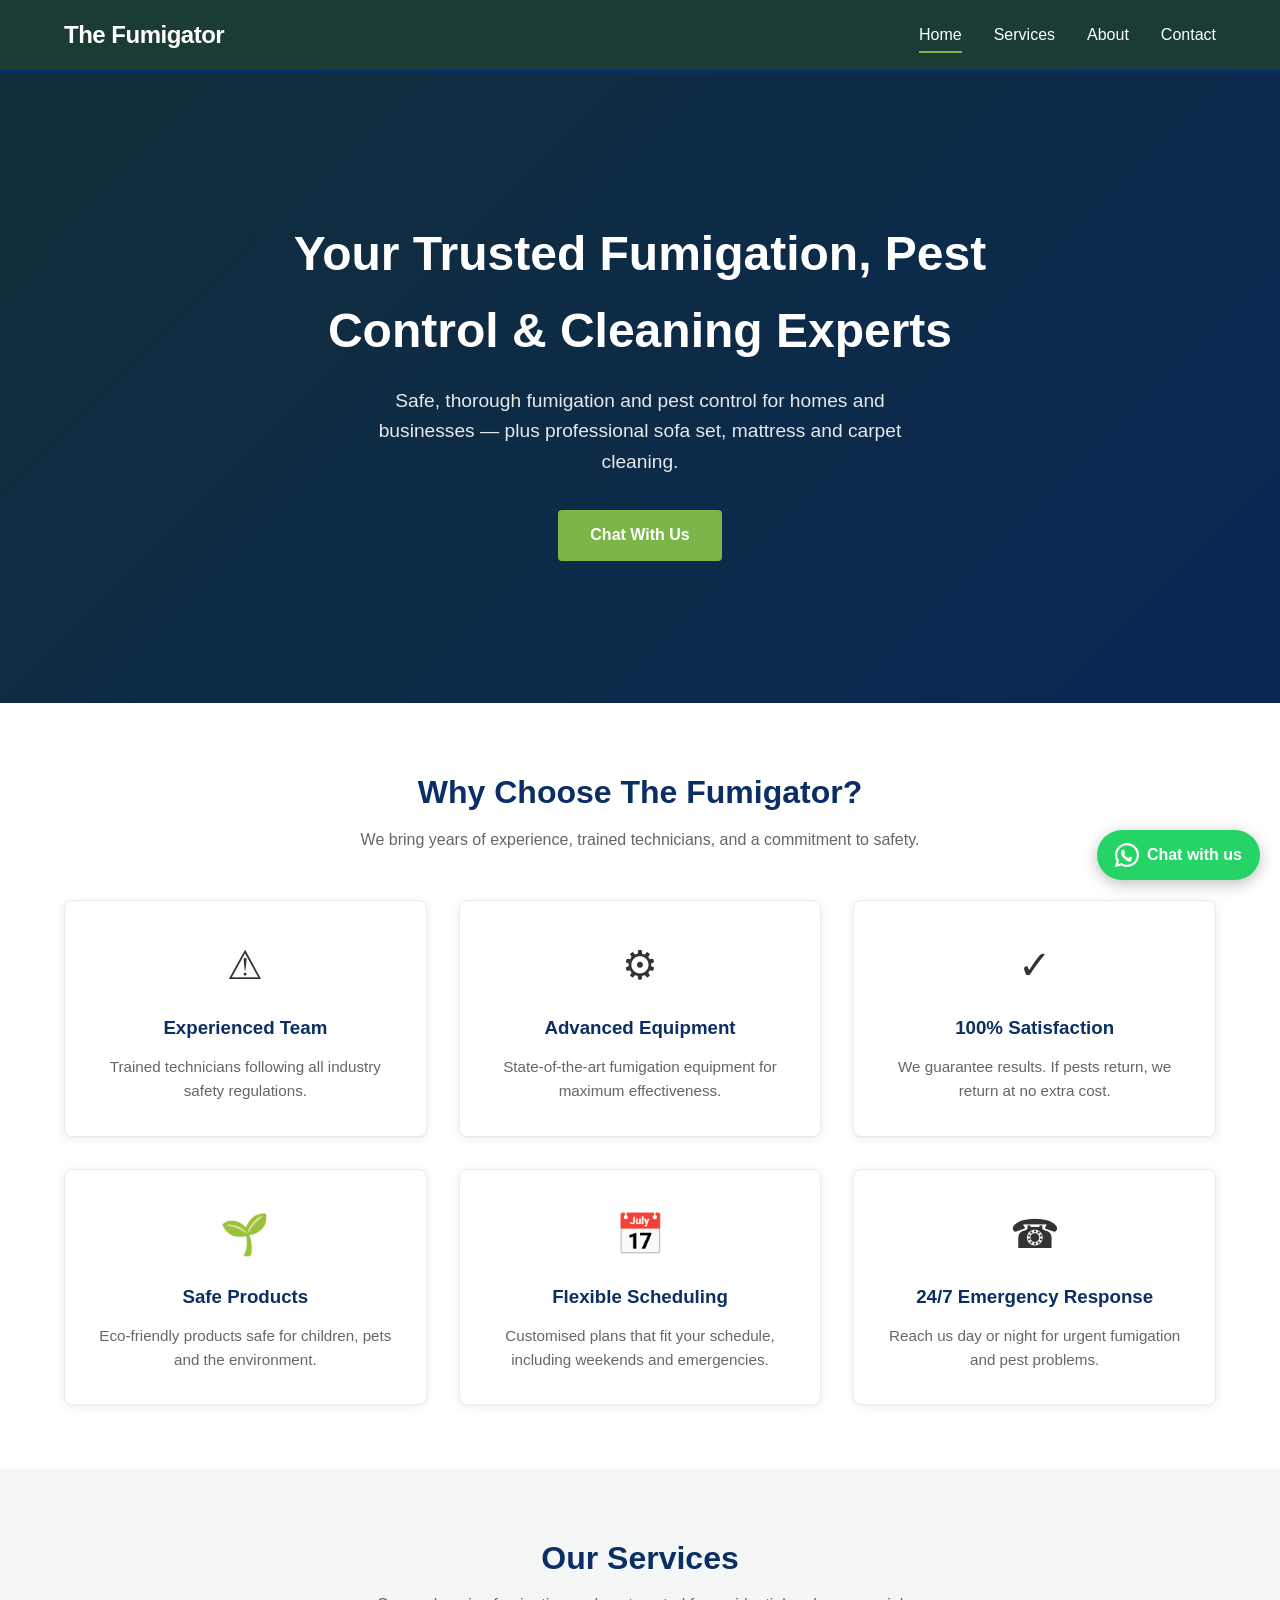
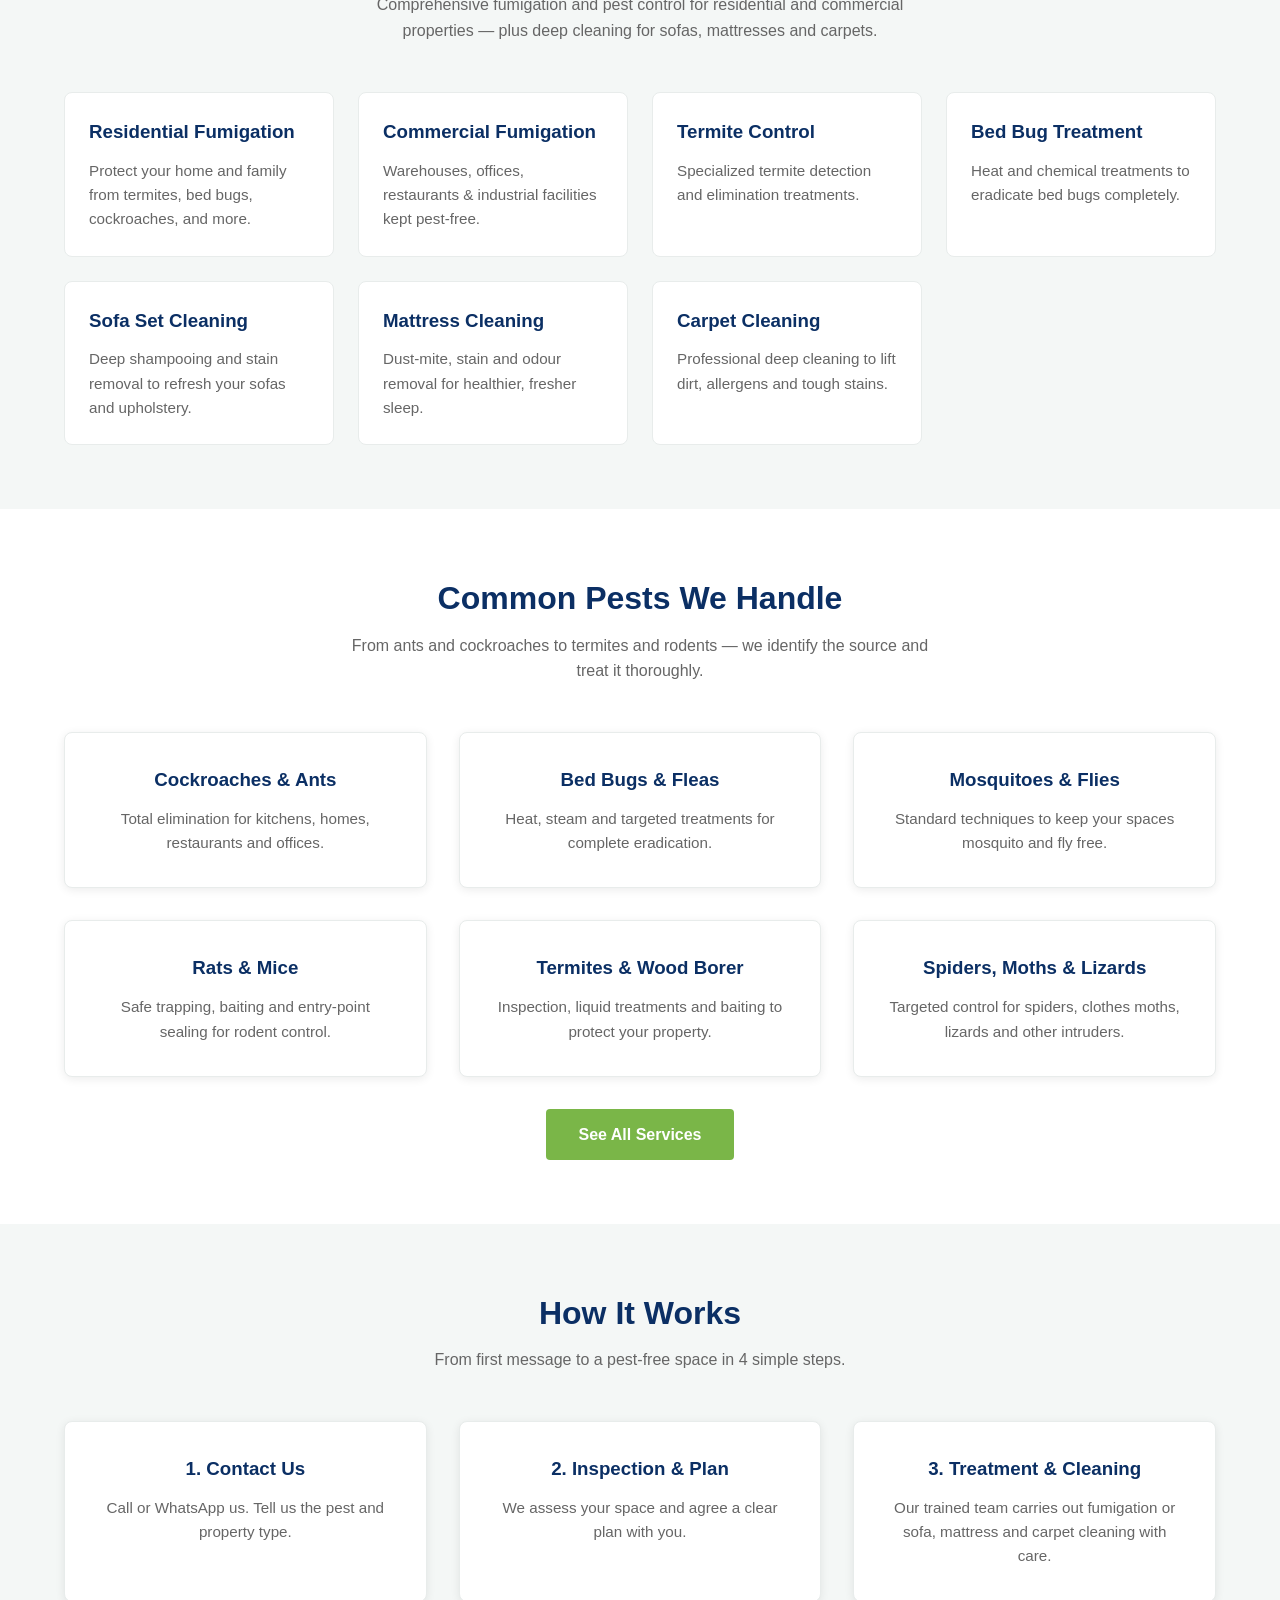
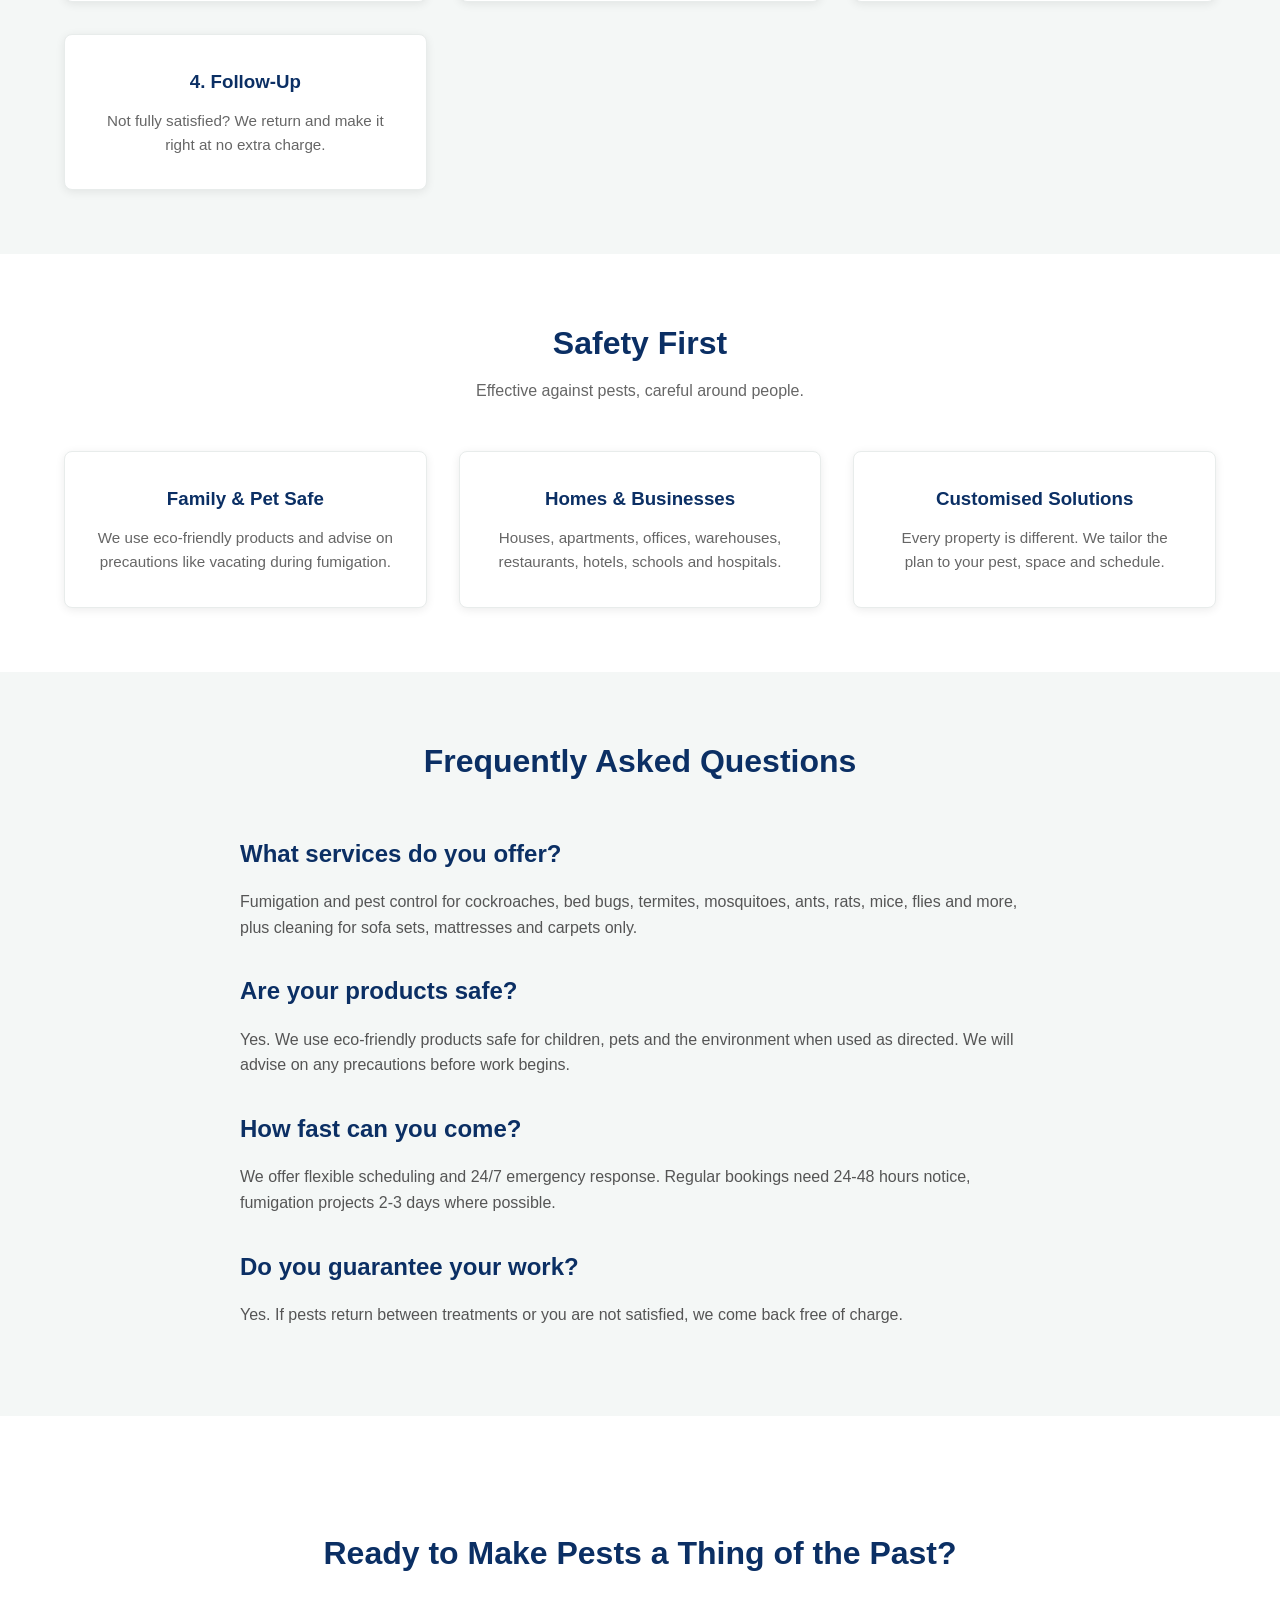
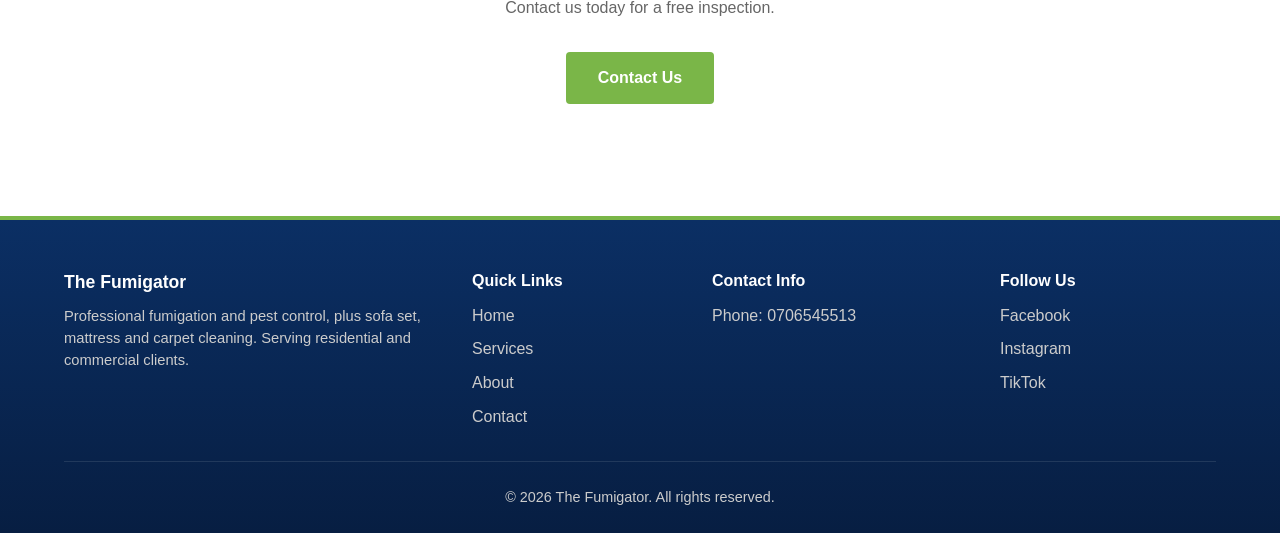
==== commit 7de73330: "Add deep blue accents, inquiry form with WhatsApp submission, social links, remove quote references" ====
--- a/index.html
+++ b/index.html
@@ -30,7 +30,7 @@
     <div class="container">
       <h1>Your Trusted Fumigation, Pest Control & Cleaning Experts</h1>
       <p>Safe, thorough fumigation and pest control for homes and businesses — plus professional sofa set, mattress and carpet cleaning.</p>
-      <a href="contact.html" class="btn btn-primary">Get a Free Quote</a>
+      <a href="https://wa.me/254706545513?text=Hello%20The%20Fumigator!%20I%27d%20like%20to%20request%20a%20service." class="btn btn-primary" target="_blank" rel="noopener">Chat With Us</a>
     </div>
   </section>
 
@@ -173,11 +173,11 @@
       <div class="features">
         <div class="feature-card">
           <h3>1. Contact Us</h3>
-          <p>Call, message or fill the form. Tell us the pest and property type.</p>
-        </div>
-        <div class="feature-card">
-          <h3>2. Inspection & Quote</h3>
-          <p>We assess your space and give a clear, upfront free quote.</p>
+          <p>Call or WhatsApp us. Tell us the pest and property type.</p>
+        </div>
+        <div class="feature-card">
+          <h3>2. Inspection & Plan</h3>
+          <p>We assess your space and agree a clear plan with you.</p>
         </div>
         <div class="feature-card">
           <h3>3. Treatment & Cleaning</h3>
@@ -236,8 +236,8 @@
     <div class="container">
       <div class="cta">
         <h2>Ready to Make Pests a Thing of the Past?</h2>
-        <p>Contact us today for a free inspection and quote.</p>
-        <a href="contact.html" class="btn btn-primary">Book Now</a>
+        <p>Contact us today for a free inspection.</p>
+        <a href="contact.html" class="btn btn-primary">Contact Us</a>
       </div>
     </div>
   </section>
@@ -267,8 +267,8 @@
         <div>
           <h4>Follow Us</h4>
           <ul>
-            <li><a href="https://facebook.com/thefumigator" target="_blank" rel="noopener">Facebook</a></li>
-            <li><a href="https://instagram.com/thefumigator" target="_blank" rel="noopener">Instagram</a></li>
+            <li><a href="https://www.facebook.com/TheFumigatorKenya/" target="_blank" rel="noopener">Facebook</a></li>
+            <li><a href="https://www.instagram.com/thefumigatorkenya/" target="_blank" rel="noopener">Instagram</a></li>
             <li><a href="https://tiktok.com/@thefumigator" target="_blank" rel="noopener">TikTok</a></li>
           </ul>
         </div>
--- a/css/style.css
+++ b/css/style.css
@@ -4,6 +4,15 @@
   box-sizing: border-box;
 }
 
+:root {
+  --green-dark: #1a3c34;
+  --green: #7ab648;
+  --green-hover: #68a33a;
+  --blue-deep: #0b2f64;
+  --blue-dark: #071e42;
+  --blue-light: #e8eef7;
+}
+
 html {
   scroll-behavior: smooth;
 }
@@ -40,6 +49,7 @@
   position: sticky;
   top: 0;
   z-index: 100;
+  border-bottom: 3px solid var(--blue-deep);
 }
 
 .header .container {
@@ -90,7 +100,7 @@
 }
 
 .hero {
-  background: #1a3c34;
+  background: linear-gradient(135deg, #1a3c34 0%, var(--blue-deep) 100%);
   color: #fff;
   padding: 6rem 0;
   text-align: center;
@@ -103,7 +113,7 @@
 .hero-overlay {
   position: absolute;
   inset: 0;
-  background: rgba(26, 60, 52, 0.75);
+  background: rgba(7, 30, 66, 0.45);
 }
 
 .hero .container {
@@ -143,7 +153,7 @@
 
 .section-title h2 {
   font-size: 2rem;
-  color: #1a3c34;
+  color: var(--blue-deep);
   margin-bottom: 0.5rem;
 }
 
@@ -198,7 +208,7 @@
 }
 
 .feature-card h3 {
-  color: #1a3c34;
+  color: var(--blue-deep);
   margin-bottom: 0.75rem;
 }
 
@@ -232,7 +242,7 @@
 }
 
 .service-card h3 {
-  color: #1a3c34;
+  color: var(--blue-deep);
   margin-bottom: 0.75rem;
 }
 
@@ -242,7 +252,7 @@
 }
 
 .stats {
-  background: #1a3c34;
+  background: linear-gradient(135deg, var(--blue-deep) 0%, var(--blue-dark) 100%);
   color: #fff;
   text-align: center;
 }
@@ -272,7 +282,7 @@
 
 .cta h2 {
   font-size: 2rem;
-  color: #1a3c34;
+  color: var(--blue-deep);
   margin-bottom: 1rem;
 }
 
@@ -282,7 +292,7 @@
 }
 
 .page-hero {
-  background: #1a3c34;
+  background: linear-gradient(135deg, #1a3c34 0%, var(--blue-deep) 100%);
   color: #fff;
   padding: 4rem 0;
   text-align: center;
@@ -293,7 +303,7 @@
   content: '';
   position: absolute;
   inset: 0;
-  background: rgba(26, 60, 52, 0.75);
+  background: rgba(7, 30, 66, 0.45);
 }
 
 .page-hero .container {
@@ -320,7 +330,7 @@
 }
 
 .service-text h2 {
-  color: #1a3c34;
+  color: var(--blue-deep);
   margin-bottom: 1rem;
 }
 
@@ -346,7 +356,7 @@
 }
 
 .about-content h2 {
-  color: #1a3c34;
+  color: var(--blue-deep);
   margin-bottom: 1rem;
   margin-top: 2rem;
 }
@@ -380,7 +390,7 @@
 }
 
 .team-card h3 {
-  color: #1a3c34;
+  color: var(--blue-deep);
   margin-bottom: 0.25rem;
 }
 
@@ -404,7 +414,7 @@
 }
 
 .contact-info h2 {
-  color: #1a3c34;
+  color: var(--blue-deep);
   margin-bottom: 1.5rem;
 }
 
@@ -414,7 +424,7 @@
 
 .info-item strong {
   display: block;
-  color: #1a3c34;
+  color: var(--blue-deep);
   margin-bottom: 0.25rem;
 }
 
@@ -423,7 +433,7 @@
 }
 
 .contact-form h2 {
-  color: #1a3c34;
+  color: var(--blue-deep);
   margin-bottom: 1.5rem;
 }
 
@@ -455,7 +465,7 @@
 .form-group select:focus,
 .form-group textarea:focus {
   outline: none;
-  border-color: #7ab648;
+  border-color: var(--blue-deep);
 }
 
 .form-success {
@@ -469,9 +479,10 @@
 }
 
 .footer {
-  background: #1a3c34;
+  background: linear-gradient(180deg, var(--blue-deep) 0%, var(--blue-dark) 100%);
   color: #ccc;
   padding: 3rem 0 0;
+  border-top: 4px solid var(--green);
 }
 
 .footer-grid {
